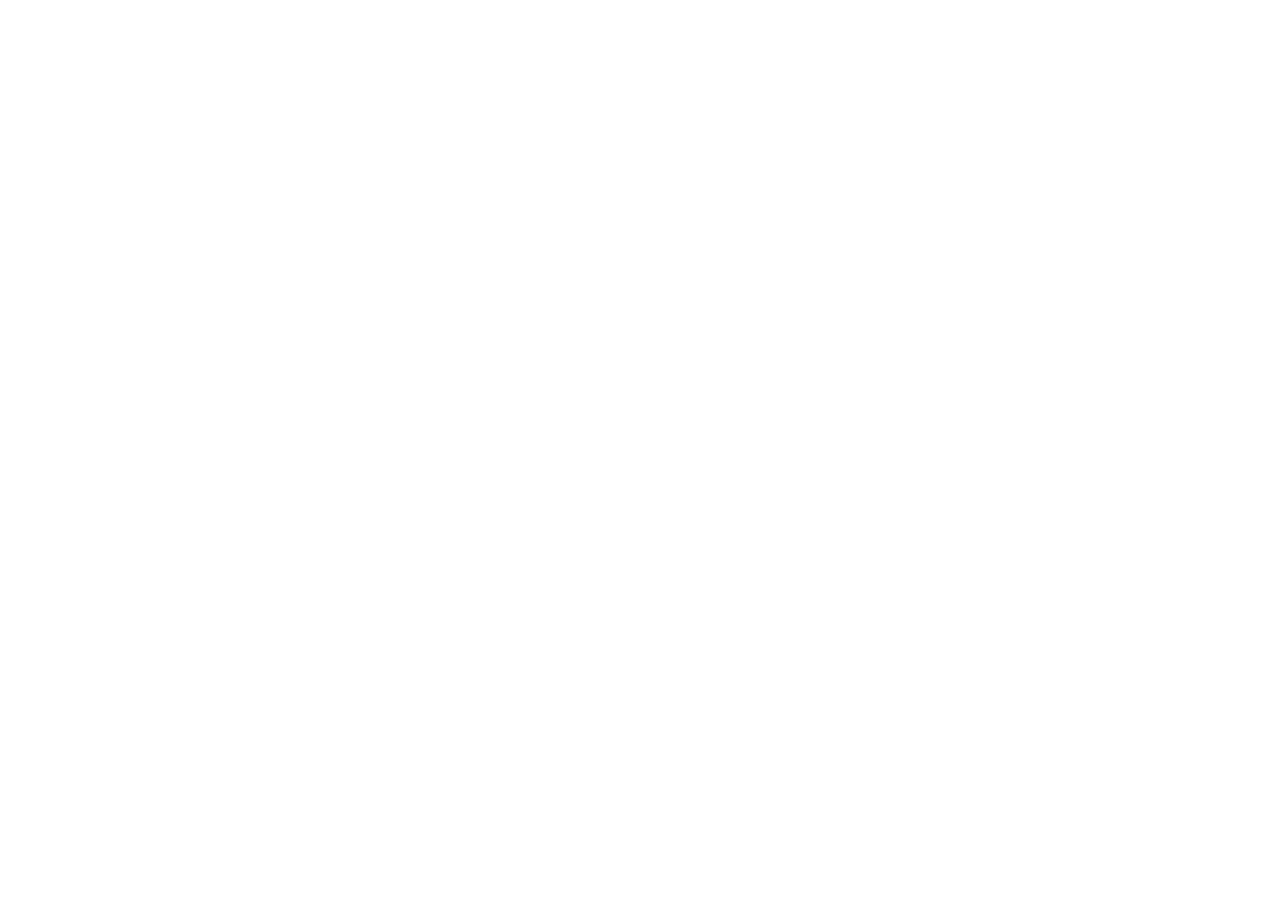
==== index.html @ 93e4561b "test" ====
<!DOCTYPE html>
<html lang="en">
<head>
    <meta charset="UTF-8">
    <meta name="viewport" content="width=device-width, initial-scale=1.0">
    <title>Css test example LOL</title>
</head>
<body>
    
</body>
</html>
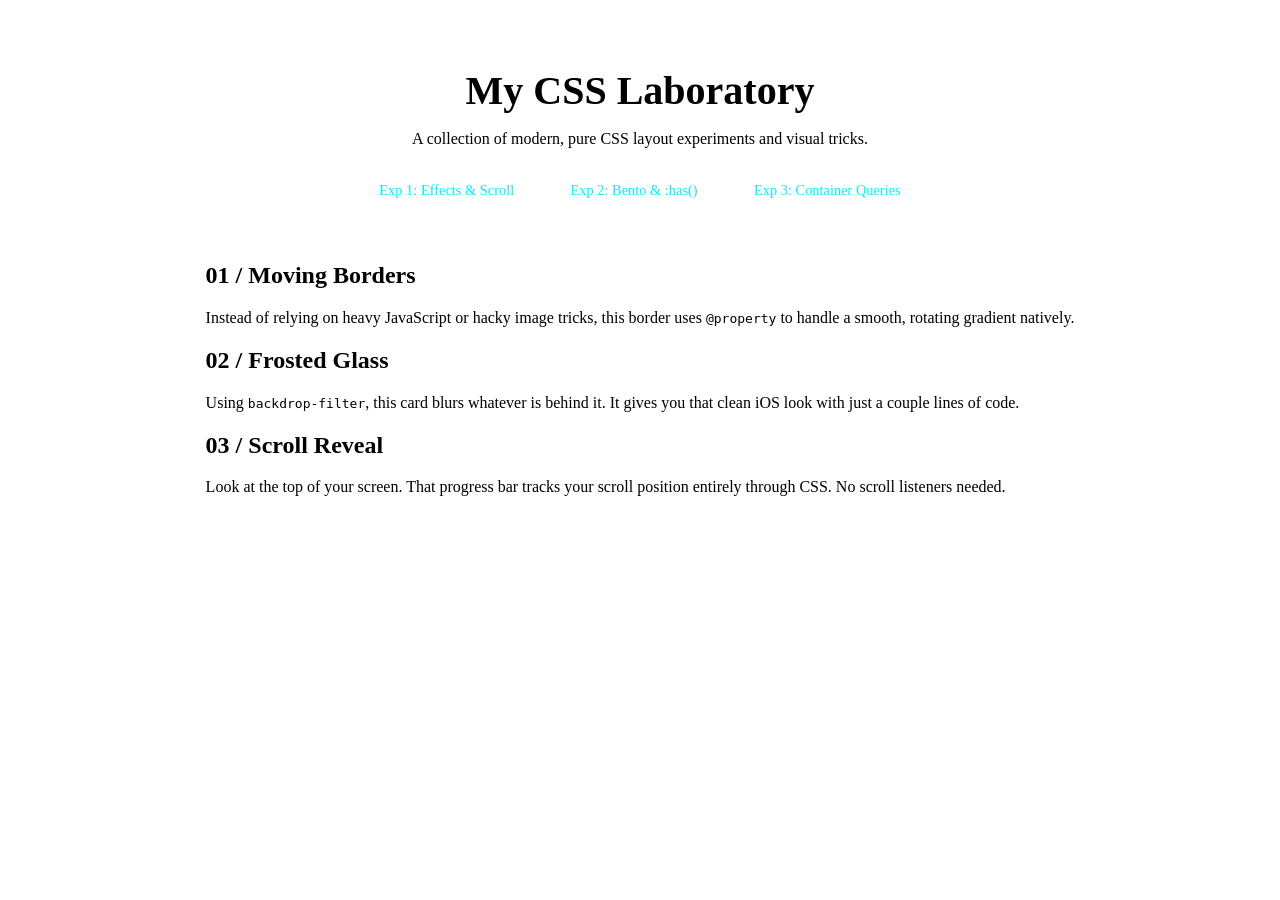
==== commit bda144ea: "wewaupdaaa nyanyagyagyat" ====
--- a/index.html
+++ b/index.html
@@ -3,9 +3,42 @@
 <head>
     <meta charset="UTF-8">
     <meta name="viewport" content="width=device-width, initial-scale=1.0">
-    <title>Css test example LOL</title>
+    <title>CSS Feature Playground</title>
+    <link rel="stylesheet" href="style.css">
 </head>
 <body>
-    
+
+    <div class="scroll-progress"></div>
+
+    <div class="main-layout">
+        <header>
+            <h1>My CSS Laboratory</h1>
+            <p>A collection of modern, pure CSS layout experiments and visual tricks.</p>
+            
+            <nav class="site-nav">
+                <a href="css1.html" class="nav-btn">Exp 1: Effects & Scroll</a>
+                <a href="css2.html" class="nav-btn">Exp 2: Bento & :has()</a>
+                <a href="css3.html" class="nav-btn">Exp 3: Container Queries</a>
+            </nav>
+        </header>
+
+        <main class="container">
+            <div class="card gradient-border">
+                <h2>01 / Moving Borders</h2>
+                <p>Instead of relying on heavy JavaScript or hacky image tricks, this border uses <code>@property</code> to handle a smooth, rotating gradient natively.</p>
+            </div>
+
+            <div class="card glassmorphism">
+                <h2>02 / Frosted Glass</h2>
+                <p>Using <code>backdrop-filter</code>, this card blurs whatever is behind it. It gives you that clean iOS look with just a couple lines of code.</p>
+            </div>
+
+            <div class="card scroll-reveal">
+                <h2>03 / Scroll Reveal</h2>
+                <p>Look at the top of your screen. That progress bar tracks your scroll position entirely through CSS. No scroll listeners needed.</p>
+            </div>
+        </main>
+    </div>
+
 </body>
 </html>
--- a/style.css
+++ b/style.css
@@ -0,0 +1,35 @@
+/* Add this to your root style.css for the home page navigation styling */
+.main-layout {
+    display: flex;
+    flex-direction: column;
+    align-items: center;
+    gap: 2rem;
+}
+header {
+    text-align: center;
+    margin-top: 2rem;
+}
+header h1 {
+    font-size: 2.5rem;
+    margin-bottom: 0.5rem;
+}
+.site-nav {
+    display: flex;
+    gap: 1rem;
+    margin-top: 1.5rem;
+}
+.nav-btn {
+    padding: 0.6rem 1.2rem;
+    background: rgba(255, 255, 255, 0.05);
+    border: 1px solid rgba(255, 255, 255, 0.1);
+    color: #00f0ff;
+    text-decoration: none;
+    border-radius: 8px;
+    font-size: 0.9rem;
+    transition: all 0.2s ease;
+}
+.nav-btn:hover {
+    background: #00f0ff;
+    color: #0d0d11;
+    box-shadow: 0 0 15px rgba(0, 240, 255, 0.4);
+}
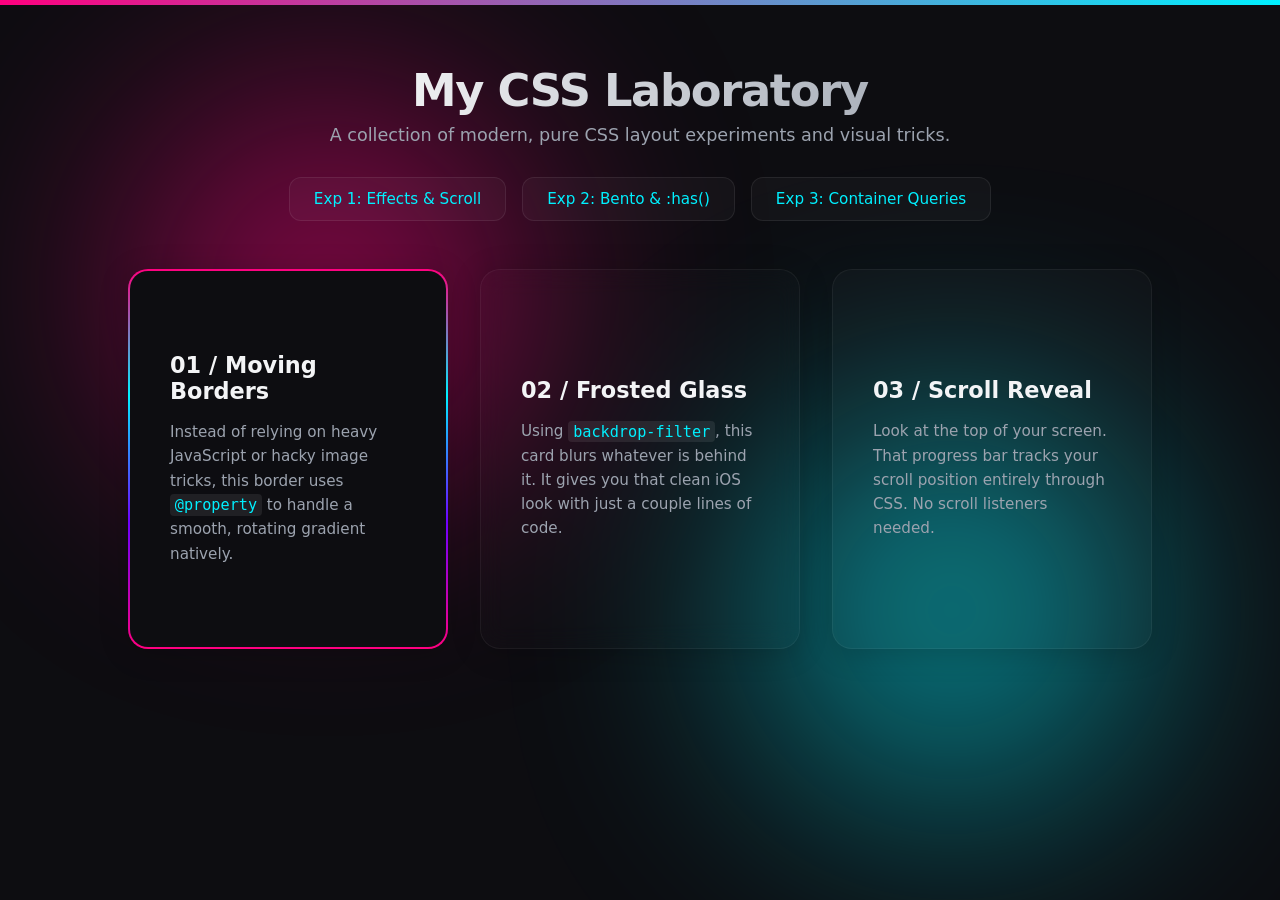
==== commit a736baa0: "added / t index.html" ====
--- a/index.html
+++ b/index.html
@@ -4,7 +4,7 @@
     <meta charset="UTF-8">
     <meta name="viewport" content="width=device-width, initial-scale=1.0">
     <title>CSS Feature Playground</title>
-    <link rel="stylesheet" href="style.css">
+    <link rel="stylesheet" href="/style.css">
 </head>
 <body>
 
--- a/style.css
+++ b/style.css
@@ -1,35 +1,207 @@
-/* Add this to your root style.css for the home page navigation styling */
+@property --angle {
+    syntax: '<angle>';
+    initial-value: 0deg;
+    inherits: false;
+}
+
+:root {
+    --bg-color: #0d0d11;
+    --card-bg: rgba(255, 255, 255, 0.02);
+    --text-color: #f3f4f6;
+    --accent-cyan: #00f0ff;
+    --accent-pink: #ff007f;
+}
+
+* {
+    box-sizing: border-box;
+    margin: 0;
+    padding: 0;
+}
+
+body {
+    font-family: system-ui, sans-serif;
+    background-color: var(--bg-color);
+    color: var(--text-color);
+    min-height: 100vh;
+    display: flex;
+    justify-content: center;
+    align-items: flex-start; /* Keeps content from bunching up in the dead center */
+    padding: 4rem 2rem;
+    position: relative;
+    overflow-x: hidden; /* Prevents background blobs from causing side-scrolling */
+}
+
+/* FIX: Fixed abstract background blobs so they stay put */
+body::before, body::after {
+    content: '';
+    position: fixed; /* Changed to fixed so they don't break when scrolling */
+    width: 400px;
+    height: 400px;
+    border-radius: 50%;
+    filter: blur(120px);
+    z-index: -1;
+    opacity: 0.5; /* Softened them so text stays readable */
+}
+
+body::before {
+    background: var(--accent-pink);
+    top: 10%;
+    left: 10%;
+}
+
+body::after {
+    background: var(--accent-cyan);
+    bottom: 10%;
+    right: 10%;
+}
+
+/* Scroll Progress Bar at top */
+.scroll-progress {
+    position: fixed;
+    top: 0;
+    left: 0;
+    width: 100%;
+    height: 5px;
+    background: linear-gradient(to right, var(--accent-pink), var(--accent-cyan));
+    transform-origin: 0 50%;
+    animation: grow-progress auto linear;
+    animation-timeline: scroll();
+    z-index: 100;
+}
+
+@keyframes grow-progress {
+    from { transform: scaleX(0); }
+    to { transform: scaleX(1); }
+}
+
+/* Central Layout Wrapper */
 .main-layout {
     display: flex;
     flex-direction: column;
     align-items: center;
-    gap: 2rem;
-}
+    gap: 3rem;
+    width: 100%;
+    max-width: 1100px;
+}
+
+/* Header & Menu Styling */
 header {
     text-align: center;
+}
+
+header h1 {
+    font-size: 2.8rem;
+    font-weight: 800;
+    letter-spacing: -0.03em;
+    margin-bottom: 0.5rem;
+    background: linear-gradient(to right, #ffffff, #9ca3af);
+    -webkit-background-clip: text;
+    -webkit-text-fill-color: transparent;
+}
+
+header p {
+    color: #9ca3af;
+    font-size: 1.1rem;
+}
+
+.site-nav {
+    display: flex;
+    gap: 1rem;
     margin-top: 2rem;
-}
-header h1 {
-    font-size: 2.5rem;
-    margin-bottom: 0.5rem;
-}
-.site-nav {
-    display: flex;
+    flex-wrap: wrap;
+    justify-content: center;
+}
+
+.nav-btn {
+    padding: 0.75rem 1.5rem;
+    background: rgba(255, 255, 255, 0.03);
+    border: 1px solid rgba(255, 255, 255, 0.08);
+    color: var(--accent-cyan);
+    text-decoration: none;
+    border-radius: 12px;
+    font-size: 0.95rem;
+    font-weight: 500;
+    transition: all 0.2s ease;
+}
+
+.nav-btn:hover {
+    background: var(--accent-cyan);
+    color: var(--bg-color);
+    box-shadow: 0 0 20px rgba(0, 240, 255, 0.3);
+    transform: translateY(-2px);
+}
+
+/* Card Grid Layout */
+.container {
+    display: flex;
+    gap: 2rem;
+    flex-wrap: wrap;
+    justify-content: center;
+    width: 100%;
+}
+
+/* Base Card Style */
+.card {
+    background: var(--card-bg);
+    padding: 2.5rem;
+    width: 320px;
+    height: 380px;
+    border-radius: 20px;
+    display: flex;
+    flex-direction: column;
+    justify-content: center;
     gap: 1rem;
-    margin-top: 1.5rem;
-}
-.nav-btn {
-    padding: 0.6rem 1.2rem;
-    background: rgba(255, 255, 255, 0.05);
-    border: 1px solid rgba(255, 255, 255, 0.1);
-    color: #00f0ff;
-    text-decoration: none;
-    border-radius: 8px;
-    font-size: 0.9rem;
-    transition: all 0.2s ease;
-}
-.nav-btn:hover {
-    background: #00f0ff;
-    color: #0d0d11;
-    box-shadow: 0 0 15px rgba(0, 240, 255, 0.4);
+    box-shadow: 0 4px 30px rgba(0, 0, 0, 0.2);
+}
+
+.card h2 {
+    font-size: 1.4rem;
+    font-weight: 700;
+}
+
+.card p {
+    color: #9ca3af;
+    line-height: 1.6;
+    font-size: 0.95rem;
+}
+
+code {
+    background: rgba(255, 255, 255, 0.08);
+    padding: 0.1rem 0.3rem;
+    border-radius: 4px;
+    font-family: monospace;
+    color: var(--accent-cyan);
+}
+
+/* Card 1: Moving Border */
+.gradient-border {
+    border: 2px solid transparent;
+    background-image: linear-gradient(var(--bg-color), var(--bg-color)), 
+                      linear-gradient(var(--angle), var(--accent-pink), #7000ff, var(--accent-cyan), var(--accent-pink));
+    background-origin: border-box;
+    background-clip: padding-box, border-box;
+    animation: rotate-gradient 4s linear infinite;
+}
+
+@keyframes rotate-gradient {
+    to { --angle: 360deg; }
+}
+
+/* Card 2: Frosted Glass */
+.glassmorphism {
+    background: rgba(255, 255, 255, 0.01);
+    border: 1px solid rgba(255, 255, 255, 0.05);
+    backdrop-filter: blur(12px);
+    -webkit-backdrop-filter: blur(12px);
+}
+
+/* Card 3: Hover Reveal */
+.scroll-reveal {
+    border: 1px solid rgba(255, 255, 255, 0.05);
+    transition: transform 0.3s ease, border-color 0.3s ease;
+}
+
+.scroll-reveal:hover {
+    transform: translateY(-5px);
+    border-color: var(--accent-pink);
 }
